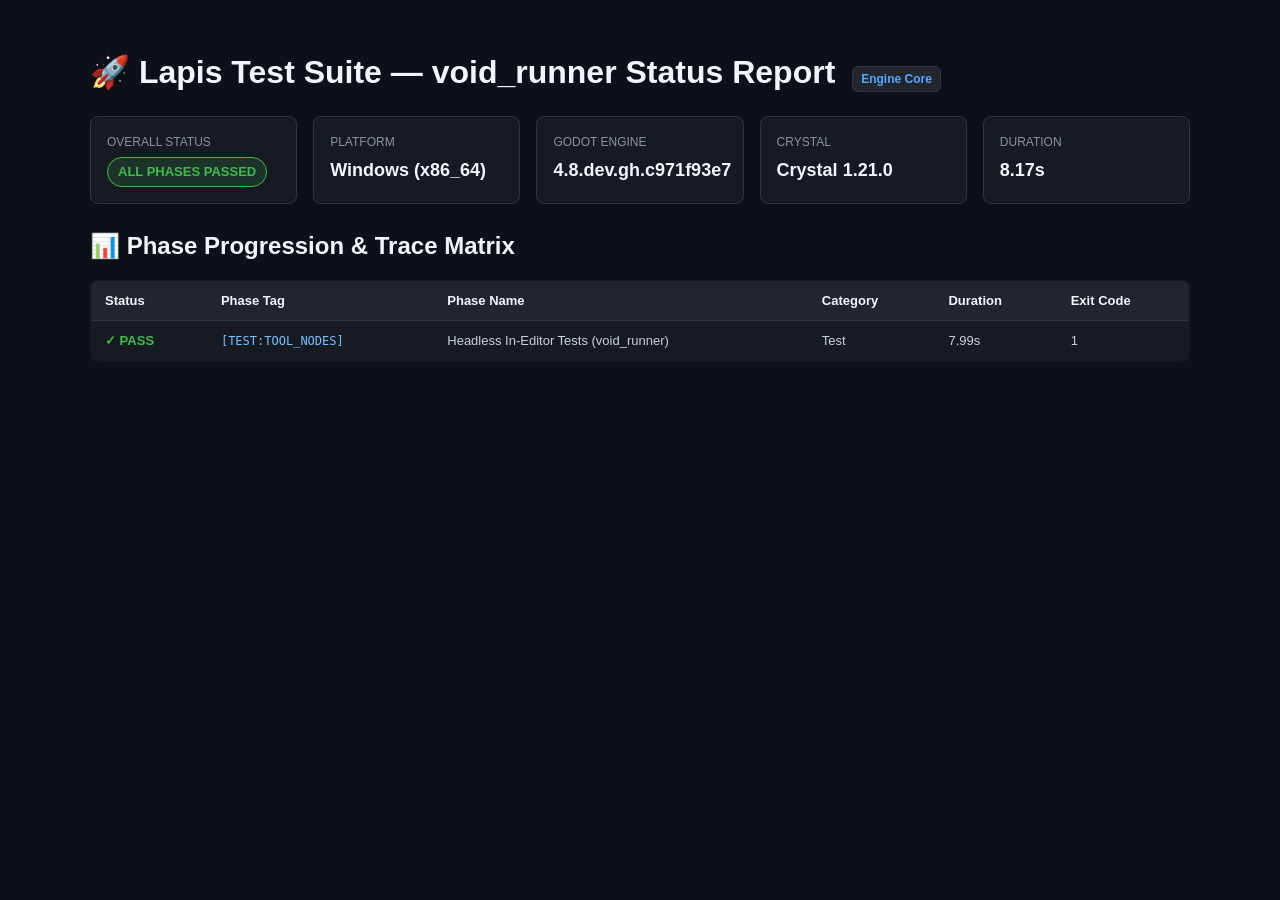
==== sandbox/void_runner/test_report.html @ b2617ca0 "feat(casts): record all 25 asciicasts using genuine CLI and Opal TUI models - Redo all 25 asciicasts" ====
<!DOCTYPE html>
<html lang="en">
<head>
  <meta charset="UTF-8">
  <meta name="viewport" content="width=device-width, initial-scale=1.0">
  <title>Lapis Test Suite — void_runner Status Report - Engine Core</title>
  <style>
    body { font-family: -apple-system, BlinkMacSystemFont, 'Segoe UI', Helvetica, Arial, sans-serif; background-color: #0d1117; color: #c9d1d9; margin: 0; padding: 24px; line-height: 1.5; }
    .container { max-width: 1100px; margin: 0 auto; }
    h1, h2, h3 { color: #f0f6fc; margin-top: 24px; margin-bottom: 12px; }
    .badge { display: inline-block; padding: 4px 10px; border-radius: 20px; font-weight: 600; font-size: 13px; text-transform: uppercase; background: rgba(63, 185, 80, 0.15); color: #3fb950; border: 1px solid #3fb950; }
    .profile-pill { display: inline-block; padding: 3px 8px; border-radius: 6px; font-size: 12px; background: #21262d; color: #58a6ff; border: 1px solid #30363d; margin-left: 8px; }
    .grid { display: grid; grid-template-columns: repeat(auto-fit, minmax(200px, 1fr)); gap: 16px; margin: 20px 0; }
    .card { background: #161b22; border: 1px solid #30363d; border-radius: 8px; padding: 16px; }
    .card-title { font-size: 12px; color: #8b949e; text-transform: uppercase; margin-bottom: 6px; }
    .card-value { font-size: 18px; font-weight: 600; color: #f0f6fc; }
    table { width: 100%; border-collapse: collapse; margin: 16px 0; background: #161b22; border: 1px solid #30363d; border-radius: 8px; overflow: hidden; }
    th { background: #21262d; color: #f0f6fc; text-align: left; padding: 10px 14px; font-size: 13px; border-bottom: 1px solid #30363d; }
    td { padding: 10px 14px; border-bottom: 1px solid #21262d; font-size: 13px; }
    tr:last-child td { border-bottom: none; }
    tr:hover { background: rgba(56, 139, 253, 0.04); }
    .tag { font-family: ui-monospace, SFMono-Regular, Menlo, monospace; font-size: 12px; color: #79c0ff; }
    .pass { color: #3fb950; font-weight: 600; }
    .fail { color: #f85149; font-weight: 600; }
    .info { color: #d29922; font-weight: 600; }
    details { background: #161b22; border: 1px solid #30363d; border-radius: 6px; margin-bottom: 12px; padding: 12px; }
    summary { cursor: pointer; font-weight: 600; color: #f0f6fc; outline: none; }
    pre { background: #0d1117; padding: 12px; border-radius: 6px; overflow-x: auto; font-size: 12px; border: 1px solid #30363d; color: #f0883e; margin-top: 10px; }
  </style>
</head>
<body>
  <div class="container">
    <h1>🚀 Lapis Test Suite — void_runner Status Report <span class="profile-pill">Engine Core</span></h1>
    <div class="grid">
      <div class="card"><div class="card-title">Overall Status</div><div class="card-value"><span class="badge">ALL PHASES PASSED</span></div></div>
      <div class="card"><div class="card-title">Platform</div><div class="card-value">Windows (x86_64)</div></div>
      <div class="card"><div class="card-title">Godot Engine</div><div class="card-value">4.8.dev.gh.c971f93e7</div></div>
      <div class="card"><div class="card-title">Crystal</div><div class="card-value">Crystal 1.21.0</div></div>
      <div class="card"><div class="card-title">Duration</div><div class="card-value">8.17s</div></div>
    </div>
    <h2>📊 Phase Progression & Trace Matrix</h2>
    <table>
      <thead><tr><th>Status</th><th>Phase Tag</th><th>Phase Name</th><th>Category</th><th>Duration</th><th>Exit Code</th></tr></thead>
      <tbody>
        <tr><td class="pass">✓ PASS</td><td class="tag">[TEST:TOOL_NODES]</td><td>Headless In-Editor Tests (void_runner)</td><td>Test</td><td>7.99s</td><td>1</td></tr>
      </tbody>
    </table>
  </div>
</body>
</html>
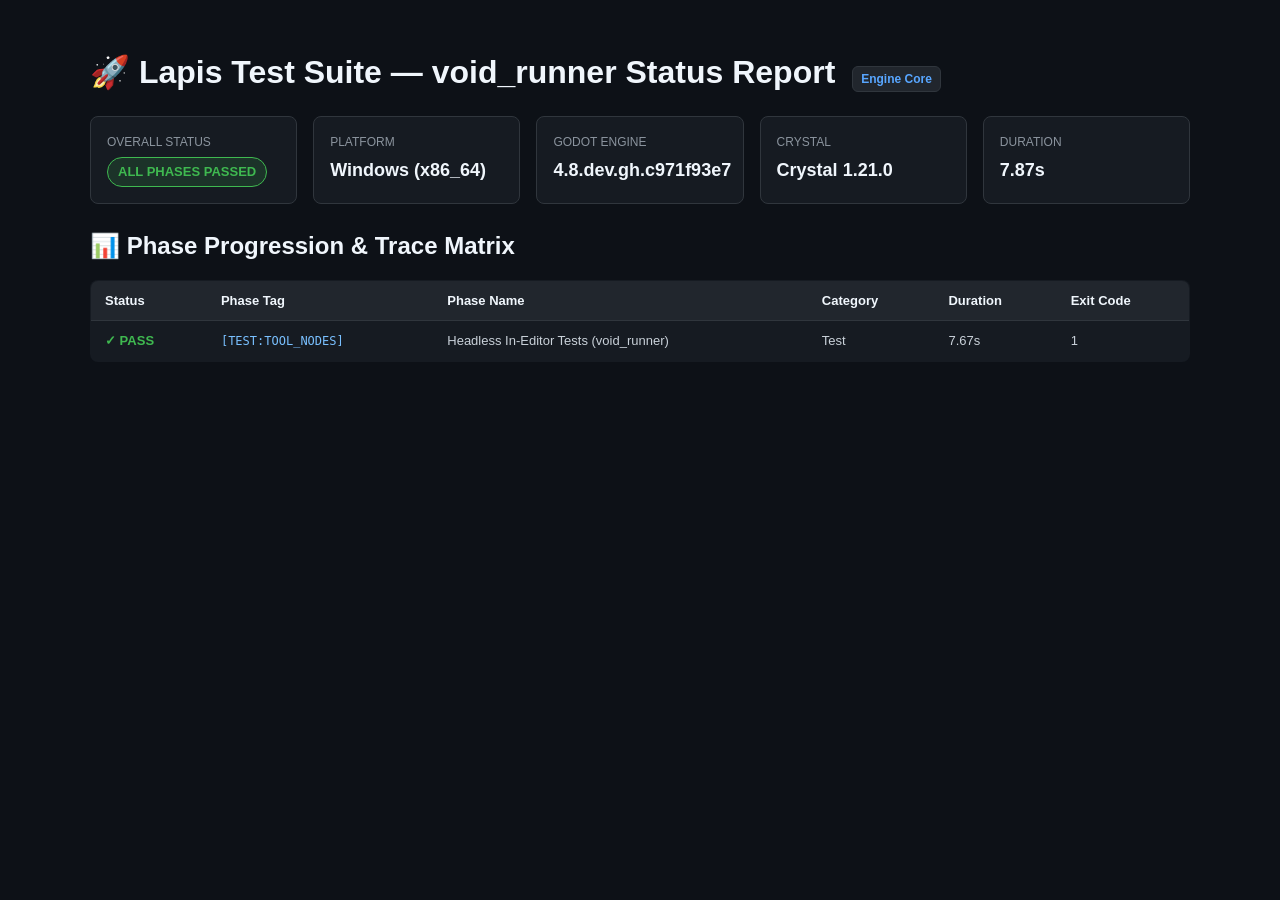
==== commit 8f070bcf: "Overhaul asciicasts with modern Opal recorder and add Godot C# vs Lapis comparison trilogy" ====
--- a/sandbox/void_runner/test_report.html
+++ b/sandbox/void_runner/test_report.html
@@ -36,13 +36,13 @@
       <div class="card"><div class="card-title">Platform</div><div class="card-value">Windows (x86_64)</div></div>
       <div class="card"><div class="card-title">Godot Engine</div><div class="card-value">4.8.dev.gh.c971f93e7</div></div>
       <div class="card"><div class="card-title">Crystal</div><div class="card-value">Crystal 1.21.0</div></div>
-      <div class="card"><div class="card-title">Duration</div><div class="card-value">8.17s</div></div>
+      <div class="card"><div class="card-title">Duration</div><div class="card-value">7.87s</div></div>
     </div>
     <h2>📊 Phase Progression & Trace Matrix</h2>
     <table>
       <thead><tr><th>Status</th><th>Phase Tag</th><th>Phase Name</th><th>Category</th><th>Duration</th><th>Exit Code</th></tr></thead>
       <tbody>
-        <tr><td class="pass">✓ PASS</td><td class="tag">[TEST:TOOL_NODES]</td><td>Headless In-Editor Tests (void_runner)</td><td>Test</td><td>7.99s</td><td>1</td></tr>
+        <tr><td class="pass">✓ PASS</td><td class="tag">[TEST:TOOL_NODES]</td><td>Headless In-Editor Tests (void_runner)</td><td>Test</td><td>7.67s</td><td>1</td></tr>
       </tbody>
     </table>
   </div>
